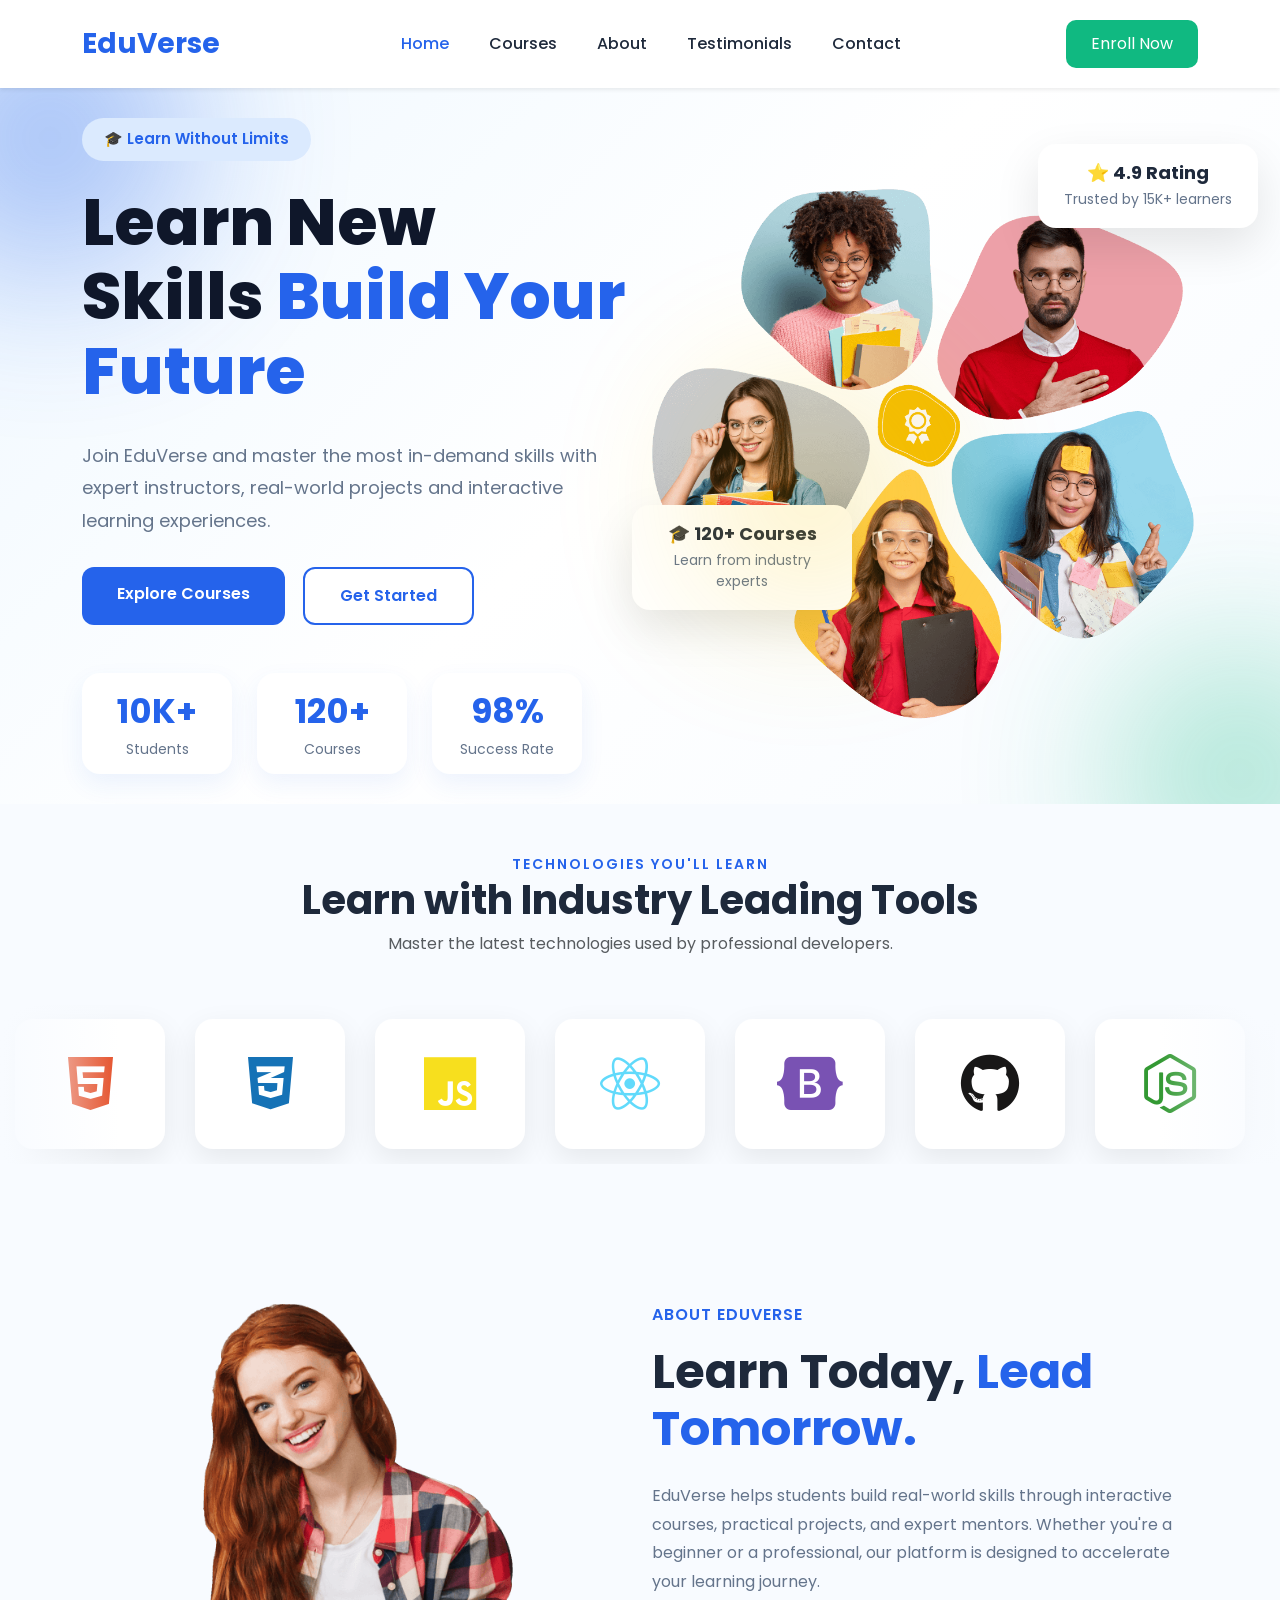
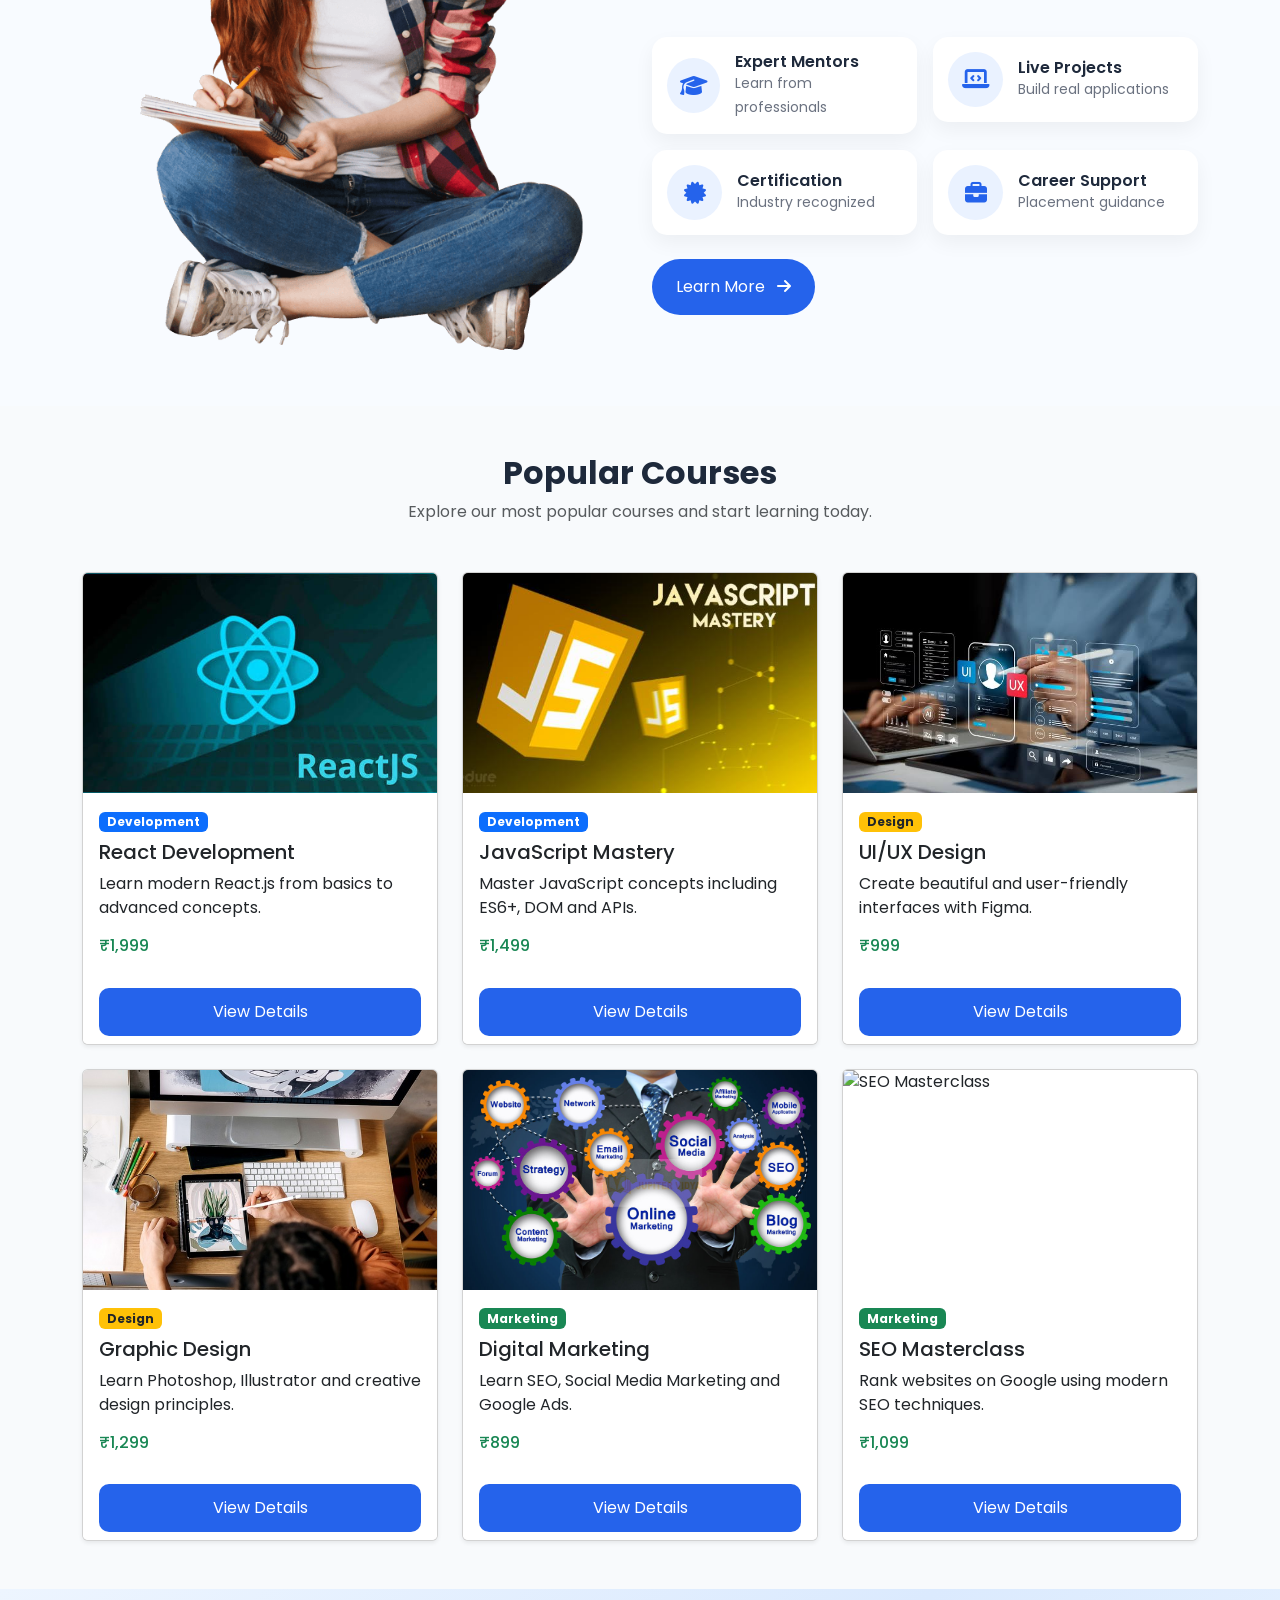
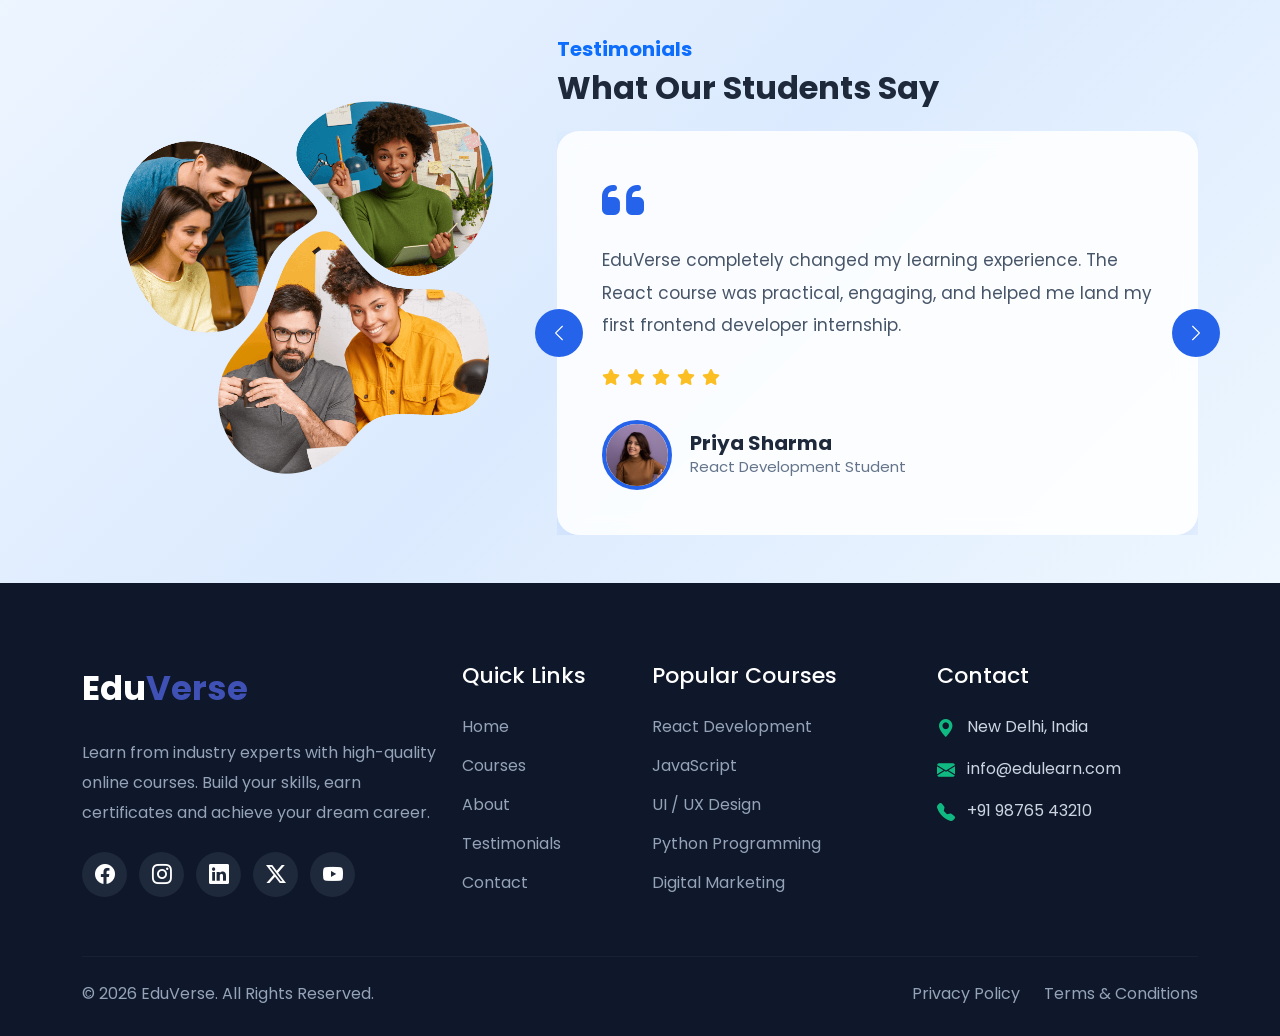
==== index.html @ e9fdb55e "first commit" ====
<!DOCTYPE html>
<html lang="en">

<head>

    <meta charset="UTF-8">
    <meta name="viewport" content="width=device-width, initial-scale=1.0">

    <title>EduVerse</title>
        <!-- Bootstrap CSS -->
        <link href="https://cdn.jsdelivr.net/npm/bootstrap@5.3.7/dist/css/bootstrap.min.css" rel="stylesheet">

        <!-- Bootstrap Icons -->
        <link rel="stylesheet"
            href="https://cdn.jsdelivr.net/npm/bootstrap-icons@1.11.3/font/bootstrap-icons.min.css">

        <!-- Google Font -->
        <link href="https://fonts.googleapis.com/css2?family=Poppins:wght@300;400;500;600;700&display=swap"
            rel="stylesheet">

        <!-- Font Awesome -->
        <link rel="stylesheet"
            href="https://cdnjs.cloudflare.com/ajax/libs/font-awesome/6.6.0/css/all.min.css"/>


    <link rel="stylesheet" href="css/style.css">

</head>

<body>


<!-- ==========================
        HEADER START
=========================== -->

<nav class="navbar navbar-expand-lg navbar-light bg-white shadow-sm sticky-top">

<div class="container">

<a class="navbar-brand fw-bold fs-3 text-primary" href="index.html">

 EduVerse

</a>

<button class="navbar-toggler"

type="button"

data-bs-toggle="collapse"

data-bs-target="#navbar">

<span class="navbar-toggler-icon"></span>

</button>

<div class="collapse navbar-collapse" id="navbar">

<ul class="navbar-nav mx-auto">

<li class="nav-item">

<a class="nav-link active" href="index.html">Home</a>

</li>

<li class="nav-item">

<a class="nav-link" href="courses.html">

Courses

</a>

</li>

<li class="nav-item">

<a class="nav-link" href="#about">

About

</a>

</li>

<li class="nav-item">

<a class="nav-link" href="#testimonials">

Testimonials

</a>

</li>

<li class="nav-item">

<a class="nav-link" href="#contact">

Contact

</a>

</li>

</ul>

<div>



<a href="#contact" class="btn btn-success">

Enroll Now

</a>

</div>

</div>

</div>

</nav>

<!-- ==========================
HEADER END
=========================== -->




<!-- ================= HERO SECTION ================= -->

<section class="hero-section">

            <div class="container">
        <div class="row align-items-center">

            <!-- Left Content -->

            <div class="col-lg-6">
                <div class="hero-content">

                    <span class="hero-tag">
                        🎓 Learn Without Limits
                    </span>

                    <h1>

                        Learn New Skills

                        <span>Build Your Future</span>

                    </h1>

                    <p>

                        Join EduVerse and master the most in-demand skills with
                        expert instructors, real-world projects and interactive
                        learning experiences.

                    </p>

                    <div class="hero-btn">

                        <a href="courses.html" class="btn btn-primary">

                            Explore Courses

                        </a>

                        <a href="#" class="btn btn-light">

                           Get Started

                        </a>

                    </div>

                    <div class="hero-counter mt-5">

                        <div>

                            <h3>10K+</h3>

                            <p>Students</p>

                        </div>

                        <div>

                            <h3>120+</h3>

                            <p>Courses</p>

                        </div>

                        <div>

                            <h3>98%</h3>

                            <p>Success Rate</p>

                        </div>

                    </div>

                </div>

            </div>

            <!-- Right -->

            <div class="col-lg-6 d-flex justify-content-center">
                <div class="hero-image">

                    <img
                        src="image/banner.png"
                        class="img-fluid"
                        alt="Student">

                    <!-- Floating Card -->

                    <div class="card-one">
                    <h5>⭐ 4.9 Rating</h5>
                    <p>Trusted by 15K+ learners</p>
                </div>

                                <div class="card-two">
                    <h5>🎓 120+ Courses</h5>
                    <p>Learn from industry experts</p>
                </div>

                </div>

            </div>

        </div>

    </div>

    <!-- Decorative Shapes -->

    <div class="shape shape1"></div>

    <div class="shape shape2"></div>

    <div class="shape shape3"></div>

</section>
<!-- ==========================
HERO END
=========================== -->





<!-- ================= TECHNOLOGY SLIDER ================= -->


<section class="tech-section py-5">

    <div class="container">

        <div class="text-center mb-5">

            <span class="sub-title">TECHNOLOGIES YOU'LL LEARN</span>

            <h2 class="fw-bold display-6">
                Learn with Industry Leading Tools
            </h2>

            <p class="text-muted">
                Master the latest technologies used by professional developers.
            </p>

        </div>

    </div>

    <div class="slider">

        <div class="slide-track">

            <!-- First Set -->

            <div class="logo-card">
                <i class="fa-brands fa-html5 html"></i>
            </div>

            <div class="logo-card">
                <i class="fa-brands fa-css3-alt css"></i>
            </div>

            <div class="logo-card">
                <i class="fa-brands fa-js js"></i>
            </div>

            <div class="logo-card">
                <i class="fa-brands fa-react react"></i>
            </div>

            <div class="logo-card">
                <i class="fa-brands fa-bootstrap bootstrap"></i>
            </div>

            <div class="logo-card">
                <i class="fa-brands fa-github github"></i>
            </div>

            <div class="logo-card">
                <i class="fa-brands fa-node-js node"></i>
            </div>

            <div class="logo-card">
                <i class="fa-brands fa-figma figma"></i>
            </div>

            <div class="logo-card">
                <i class="fa-brands fa-git-alt git"></i>
            </div>

            <div class="logo-card">
                <i class="fa-solid fa-database database"></i>
            </div>

            <!-- Duplicate -->

            <div class="logo-card">
                <i class="fa-brands fa-html5 html"></i>
            </div>

            <div class="logo-card">
                <i class="fa-brands fa-css3-alt css"></i>
            </div>

            <div class="logo-card">
                <i class="fa-brands fa-js js"></i>
            </div>

            <div class="logo-card">
                <i class="fa-brands fa-react react"></i>
            </div>

            <div class="logo-card">
                <i class="fa-brands fa-bootstrap bootstrap"></i>
            </div>

            <div class="logo-card">
                <i class="fa-brands fa-github github"></i>
            </div>

            <div class="logo-card">
                <i class="fa-brands fa-node-js node"></i>
            </div>

            <div class="logo-card">
                <i class="fa-brands fa-figma figma"></i>
            </div>

            <div class="logo-card">
                <i class="fa-brands fa-git-alt git"></i>
            </div>

            <div class="logo-card">
                <i class="fa-solid fa-database database"></i>
            </div>

        </div>

    </div>

</section>


<!-- ==========================
logo slider end
=========================== -->


<!-- =================== ABOUT US =================== -->

<section class="about py-5" id="about">

    <div class="container">

        <div class="row align-items-center gy-5">

            <!-- Left Image -->

            <div class="col-lg-6">

                <div class="about-img position-relative text-center">

                    <img src="image/about.png" class="img-fluid" alt="">
                    <!-- Floating Badge -->

                   

                </div>

            </div>

            <!-- Right Content -->

            <div class="col-lg-6">

                <span class="about-tag">
                    ABOUT EDUVERSE
                </span>

                <h2 class="mt-3">
                    Learn Today,
                    <span>Lead Tomorrow.</span>
                </h2>

                <p class="mt-4">

                    EduVerse helps students build real-world skills through
                    interactive courses, practical projects, and expert mentors.
                    Whether you're a beginner or a professional, our platform
                    is designed to accelerate your learning journey.

                </p>

                <!-- Features -->

                <div class="row mt-4 g-3">

                    <div class="col-md-6">

                        <div class="feature-box">

                            <i class="fa-solid fa-graduation-cap"></i>

                            <div>

                                <h6>Expert Mentors</h6>

                                <small>Learn from professionals</small>

                            </div>

                        </div>

                    </div>

                    <div class="col-md-6">

                        <div class="feature-box">

                            <i class="fa-solid fa-laptop-code"></i>

                            <div>

                                <h6>Live Projects</h6>

                                <small>Build real applications</small>

                            </div>

                        </div>

                    </div>

                    <div class="col-md-6">

                        <div class="feature-box">

                            <i class="fa-solid fa-certificate"></i>

                            <div>

                                <h6>Certification</h6>

                                <small>Industry recognized</small>

                            </div>

                        </div>

                    </div>

                    <div class="col-md-6">

                        <div class="feature-box">

                            <i class="fa-solid fa-briefcase"></i>

                            <div>

                                <h6>Career Support</h6>

                                <small>Placement guidance</small>

                            </div>

                        </div>

                    </div>

                </div>

                <a href="about.html" class="btn btn-primary px-4 py-3 mt-4">

                    Learn More
                    <i class="fa-solid fa-arrow-right ms-2"></i>

                </a>

            </div>

        </div>

    </div>

</section>



<section class="py-5">
    <div class="container">
        <div class="text-center mb-5">
            <h2 class="fw-bold">Popular Courses</h2>
            <p class="text-muted">Explore our most popular courses and start learning today.</p>
        </div>

        <div class="row g-4">

            <!-- Course 1 -->
            <div class="col-md-6 col-lg-4">
                <div class="card h-100 shadow-sm">
                    <img src="image/courses/react.jpeg"
                        class="card-img-top" alt="React Development">
                    <div class="card-body">
                        <span class="badge bg-primary mb-2">Development</span>
                        <h5 class="card-title">React Development</h5>
                        <p class="card-text">
                            Learn modern React.js from basics to advanced concepts.
                        </p>
                        <h6 class="text-success">₹1,999</h6>
                    </div>
                    <div class="card-footer bg-white border-0">
                        <a href="course-detail.html?id=1" class="btn btn-primary w-100">
                            View Details
                        </a>
                    </div>
                </div>
            </div>

            <!-- Course 2 -->
            <div class="col-md-6 col-lg-4">
                <div class="card h-100 shadow-sm">
                    <img src="image/courses/java.jpg"
                        class="card-img-top" alt="JavaScript">
                    <div class="card-body">
                        <span class="badge bg-primary mb-2">Development</span>
                        <h5 class="card-title">JavaScript Mastery</h5>
                        <p class="card-text">
                            Master JavaScript concepts including ES6+, DOM and APIs.
                        </p>
                        <h6 class="text-success">₹1,499</h6>
                    </div>
                    <div class="card-footer bg-white border-0">
                        <a href="course-detail.html?id=2" class="btn btn-primary w-100">
                            View Details
                        </a>
                    </div>
                </div>
            </div>

            <!-- Course 3 -->
            <div class="col-md-6 col-lg-4">
                <div class="card h-100 shadow-sm">
                    <img src="image/courses/ui-ux.jpeg"
                        class="card-img-top" alt="UI UX Design">
                    <div class="card-body">
                        <span class="badge bg-warning text-dark mb-2">Design</span>
                        <h5 class="card-title">UI/UX Design</h5>
                        <p class="card-text">
                            Create beautiful and user-friendly interfaces with Figma.
                        </p>
                        <h6 class="text-success">₹999</h6>
                    </div>
                    <div class="card-footer bg-white border-0">
                        <a href="course-detail.html?id=3" class="btn btn-primary w-100">
                            View Details
                        </a>
                    </div>
                </div>
            </div>

            <!-- Course 4 -->
            <div class="col-md-6 col-lg-4">
                <div class="card h-100 shadow-sm">
                    <img src="image/courses/graphics.jpg"
                        class="card-img-top" alt="Graphic Design">
                    <div class="card-body">
                        <span class="badge bg-warning text-dark mb-2">Design</span>
                        <h5 class="card-title">Graphic Design</h5>
                        <p class="card-text">
                            Learn Photoshop, Illustrator and creative design principles.
                        </p>
                        <h6 class="text-success">₹1,299</h6>
                    </div>
                    <div class="card-footer bg-white border-0">
                        <a href="course-detail.html?id=4" class="btn btn-primary w-100">
                            View Details
                        </a>
                    </div>
                </div>
            </div>

            <!-- Course 5 -->
            <div class="col-md-6 col-lg-4">
                <div class="card h-100 shadow-sm">
                    <img src="image/courses/D.M.jpg"
                        class="card-img-top" alt="Digital Marketing">
                    <div class="card-body">
                        <span class="badge bg-success mb-2">Marketing</span>
                        <h5 class="card-title">Digital Marketing</h5>
                        <p class="card-text">
                            Learn SEO, Social Media Marketing and Google Ads.
                        </p>
                        <h6 class="text-success">₹899</h6>
                    </div>
                    <div class="card-footer bg-white border-0">
                        <a href="course-detail.html?id=5" class="btn btn-primary w-100">
                            View Details
                        </a>
                    </div>
                </div>
            </div>

            <!-- Course 6 -->
            <div class="col-md-6 col-lg-4">
                <div class="card h-100 shadow-sm">
                    <img src="image/courses/SEO.jpg"
                        class="card-img-top" alt="SEO Masterclass">
                    <div class="card-body">
                        <span class="badge bg-success mb-2">Marketing</span>
                        <h5 class="card-title">SEO Masterclass</h5>
                        <p class="card-text">
                            Rank websites on Google using modern SEO techniques.
                        </p>
                        <h6 class="text-success">₹1,099</h6>
                    </div>
                    <div class="card-footer bg-white border-0">
                        <a href="course-detail.html?id=6" class="btn btn-primary w-100">
                            View Details
                        </a>
                    </div>
                </div>
            </div>

        </div>
    </div>
</section>




<!-- ================= TESTIMONIAL SECTION ================= -->

<section class="testimonial-section py-5" id="testimonials">

    <div class="container">
        

        <div class="row align-items-center">

            <!-- Left Image -->

            <div class="col-lg-5 mb-4 mb-lg-0">

                <div class="testimonial-left">

                    <img src="image/testimonial.png"
                        class="img-fluid"
                        alt="Students">

                </div>

            </div>

            <!-- Right Slider -->

            <div class="col-lg-7">
                <h5 class="text-primary fw-bold mb-2">Testimonials</h5>

            <h2 class="fw-bold mb-4">
                What Our Students Say
            </h2>

                <div id="testimonialSlider"
                    class="carousel slide"
                    data-bs-ride="carousel"
                    data-bs-interval="3500">

                    <div class="carousel-inner">

                        <!-- Testimonial 1 -->

                        <div class="carousel-item active">

                            <div class="testimonial-card">

                                <i class="fa-solid fa-quote-left quote"></i>

                                <p>

                                    EduVerse completely changed my learning experience. The React course was practical, engaging, and helped me land my first frontend developer internship.

                                </p>

                                <div class="stars">

                                    <i class="fa-solid fa-star"></i>
                                    <i class="fa-solid fa-star"></i>
                                    <i class="fa-solid fa-star"></i>
                                    <i class="fa-solid fa-star"></i>
                                    <i class="fa-solid fa-star"></i>

                                </div>

                                <div class="student-info">

                                    <img src="image/testimonial/testi-1.png">

                                    <div>

                                        <h5>Priya Sharma</h5>

                                        <span>React Development Student</span>

                                    </div>

                                </div>

                            </div>

                        </div>

                        <!-- Testimonial 2 -->

                        <div class="carousel-item">

                            <div class="testimonial-card">

                                <i class="fa-solid fa-quote-left quote"></i>

                                <p>

                                    Amazing instructors and well-structured content. I learned UI/UX Design from scratch and started freelancing within a few months.

                                </p>

                                <div class="stars">

                                    <i class="fa-solid fa-star"></i>
                                    <i class="fa-solid fa-star"></i>
                                    <i class="fa-solid fa-star"></i>
                                    <i class="fa-solid fa-star"></i>
                                    <i class="fa-solid fa-star"></i>

                                </div>

                                <div class="student-info">

                                    <img src="image/testimonial/testi-3.png">

                                    <div>

                                        <h5>Anjali Verma</h5>

                                        <span>UI/UX Student</span>

                                    </div>

                                </div>

                            </div>

                        </div>

                        <!-- Testimonial 3 -->

                        <div class="carousel-item">

                            <div class="testimonial-card">

                                <i class="fa-solid fa-quote-left quote"></i>

                                <p>

                                    The Digital Marketing course was full of real-world examples. The projects helped me build confidence and improve my skills.

                                </p>

                                <div class="stars">

                                    <i class="fa-solid fa-star"></i>
                                    <i class="fa-solid fa-star"></i>
                                    <i class="fa-solid fa-star"></i>
                                    <i class="fa-solid fa-star"></i>
                                    <i class="fa-solid fa-star"></i>

                                </div>

                                <div class="student-info">

                                    <img src="image/testimonial/testi-2.png">

                                    <div>

                                        <h5>Rahul Mehta</h5>

                                        <span>Marketing Student</span>

                                    </div>

                                </div>

                            </div>

                        </div>

                    </div>

                    <!-- Controls -->

                    <button class="carousel-control-prev"
                        type="button"
                        data-bs-target="#testimonialSlider"
                        data-bs-slide="prev">

                        <span class="carousel-control-prev-icon"></span>

                    </button>

                    <button class="carousel-control-next"
                        type="button"
                        data-bs-target="#testimonialSlider"
                        data-bs-slide="next">

                        <span class="carousel-control-next-icon"></span>

                    </button>

                </div>

            </div>

        </div>

    </div>

</section>



<!-- ===========================
        FOOTER
=========================== -->

<footer class="footer" id="contact">

    <div class="container">

        <div class="row gy-5">

            <!-- Logo -->

            <div class="col-lg-4 col-md-6">

                <a href="index.html" class="footer-logo">
                    Edu<span>Verse </span>
                </a>

                <p class="footer-text mt-4">
                    Learn from industry experts with high-quality online courses.
                    Build your skills, earn certificates and achieve your dream career.
                </p>

                <div class="social-icons mt-4">

                    <a href="#"><i class="bi bi-facebook"></i></a>

                    <a href="#"><i class="bi bi-instagram"></i></a>

                    <a href="#"><i class="bi bi-linkedin"></i></a>

                    <a href="#"><i class="bi bi-twitter-x"></i></a>

                    <a href="#"><i class="bi bi-youtube"></i></a>

                </div>

            </div>

            <!-- Quick Links -->

            <div class="col-lg-2 col-md-6">

                <h4>Quick Links</h4>

                <ul>

                    <li><a href="index.html">Home</a></li>

                    <li><a href="courses.html">Courses</a></li>

                    <li><a href="#about">About</a></li>

                    <li><a href="#testimonials">Testimonials</a></li>

                    <li><a href="#contact">Contact</a></li>

                </ul>

            </div>

            <!-- Courses -->

            <div class="col-lg-3 col-md-6">

                <h4>Popular Courses</h4>

                <ul>

                    <li><a href="#">React Development</a></li>

                    <li><a href="#">JavaScript</a></li>

                    <li><a href="#">UI / UX Design</a></li>

                    <li><a href="#">Python Programming</a></li>

                    <li><a href="#">Digital Marketing</a></li>

                </ul>

            </div>

            <!-- Contact -->

            <div class="col-lg-3 col-md-6">

                <h4>Contact</h4>

                <ul class="contact-info">

                    <li>

                        <i class="bi bi-geo-alt-fill"></i>

                        New Delhi, India

                    </li>

                    <li>

                        <i class="bi bi-envelope-fill"></i>

                        info@edulearn.com

                    </li>

                    <li>

                        <i class="bi bi-telephone-fill"></i>

                        +91 98765 43210

                    </li>

                </ul>

            </div>

        </div>

        <hr>

        <div class="footer-bottom">

            <p>
                © 2026 EduVerse. All Rights Reserved.
            </p>

            <div>

                <a href="#">Privacy Policy</a>

                <a href="#">Terms & Conditions</a>

            </div>

        </div>

    </div>

</footer>

<!-- Scroll To Top Button -->

<button id="scrollTopBtn" title="Go to top">
    <i class="fas fa-arrow-up"></i>
</button>


<script src="js/index.js"></script>

<!-- Bootstrap sabse last -->
<script src="https://cdn.jsdelivr.net/npm/bootstrap@5.3.7/dist/js/bootstrap.bundle.min.js"></script>

</body>

</html>
---- css/style.css ----
/* ===========================
   GOOGLE FONT
=========================== */

@import url('https://fonts.googleapis.com/css2?family=Poppins:wght@300;400;500;600;700;800&display=swap');

/* ===========================
   GLOBAL
=========================== */

*{
    margin:0;
    padding:0;
    box-sizing:border-box;
    scroll-behavior:smooth;
}

body{

    font-family:'Poppins',sans-serif;

    background:#F8FAFC;

    color:#1E293B;

}

a{

    text-decoration:none;

}

img{

    max-width:100%;

}


/* ===========================
   NAVBAR
=========================== */

.navbar{

    background:#fff !important;

    padding:18px 0;

    transition:.3s;

    z-index:999;

}

.navbar-brand{

    font-size:30px;

    font-weight:700;

    color:#2563EB !important;

}

.navbar-nav .nav-link{

    margin:0 12px;

    font-weight:500;

    color:#1E293B;

    transition:.3s;

}

.navbar-nav .nav-link:hover{

    color:#2563EB;

}

.navbar-nav .active{

    color:#2563EB !important;

}

.btn-primary{

    background:#2563EB;

    border:none;

    padding:12px 25px;

    border-radius:10px;

}

.btn-primary:hover{

    background:#174fc5;

}

.btn-success{

    background:#10B981;

    border:none;

    padding:12px 25px;

    border-radius:10px;

}

.btn-success:hover{

    background:#0b9a6b;

}

.btn-outline-primary{

    border:2px solid #2563EB;

    color:#2563EB;

    border-radius:10px;

}

.btn-outline-primary:hover{

    background:#2563EB;

    color:white;

}


/*==========================
 HERO SECTION
===========================*/

.hero-section{

    position:relative;

    width:100%;

    min-height:600px;

    display:flex;

    align-items:center;

    overflow:hidden;

    padding:30px 0;

    background:linear-gradient(135deg,#eff8ff,#ffffff,#f7fbff);

}

/* Left Content */

.hero-content{

    position:relative;
    z-index:2;

}

.hero-tag{

    display:inline-block;

    padding:10px 22px;

    background:#dbeafe;

    color:#2563eb;

    border-radius:50px;

    font-size:15px;

    font-weight:600;

    margin-bottom:25px;

}

.hero-content h1{

    font-size:65px;

    line-height:1.15;

    font-weight:800;

    color:#0f172a;

}

.hero-content h1 span{

    color:#2563eb;

}

.hero-content p{

    font-size:18px;

    color:#64748b;

    line-height:1.8;

    margin:30px 0;

    max-width:580px;

}

/* Buttons */

.hero-btn{

    display:flex;

    gap:18px;

    flex-wrap:wrap;

}

.hero-btn .btn{

    padding:15px 35px;

    border-radius:12px;

    font-weight:600;

    transition:.4s;

}

.btn-primary{

    background:#2563eb;

    border:none;

}

.btn-primary:hover{

    background:#1748b5;

    transform:translateY(-4px);

}

.btn-light{

    background:#fff;

    border:2px solid #2563eb;

    color:#2563eb;

}

.btn-light:hover{

    background:#2563eb;

    color:#fff;

}

/* Counter */



/*======== Counter =========*/

.hero-counter{
    display:flex;
    gap:25px;
    margin-top:45px;
    flex-wrap:wrap;
}

.hero-counter div {
    background: #fff;
    padding: 18px 28px;
    border-radius: 18px;
    box-shadow: 0 10px 25px rgba(37,99,235,.08);
    text-align: center;
    min-width: 150px;
    transition: .3s;
    height: 101px;
}

.hero-counter div:hover{
    transform:translateY(-6px);
}

.hero-counter h3{
    margin:0;
    font-size:34px;
    color:#2563eb;
    font-weight:700;
}

.hero-counter p{
    margin-top:5px;
    color:#64748b;
    font-size:14px;
}

/*======== Floating Cards =========*/

.card-one,
.card-two{
    position:absolute;
    width:220px;
    background:#fff;
    border-radius:18px;
    padding:18px;
    box-shadow:0 18px 45px rgba(0,0,0,.10);
    transition:.3s;
}

.card-one {
    top: 1px;
    right: -60px;
}

.card-two{
    bottom:139px;
    left:-20px;
}

.card-one:hover,
.card-two:hover{
    transform:translateY(-8px);
}

.card-one h5,
.card-two h5{
    font-size:18px;
    margin-bottom:6px;
    font-weight:700;
    color:#1e293b;
}

.card-one p,
.card-two p{
    margin:0;
    font-size:14px;
    color:#64748b;
}



/*==========================
 HERO IMAGE
===========================*/

.hero-image{

    position:relative;

    text-align:center;

}

.hero-image img{

    width:100%;

    max-width:767px;

    animation:float 4s ease-in-out infinite;

}

/* Floating Cards */


/*==========================
 DECORATIVE SHAPES
===========================*/

.shape{

    position:absolute;

    border-radius:50%;

    filter:blur(90px);

    opacity:.45;

}

.shape1{

    width:260px;

    height:260px;

    background:#2563eb;

    top:-80px;

    left:-80px;

}

.shape2{

    width:220px;

    height:220px;

    background:#10b981;

    bottom:-80px;

    right:-70px;

}

.shape3{

    width:170px;

    height:170px;

    background:#facc15;

    top:45%;

    right:30%;

}

/* Floating Animation */

@keyframes float{

0%{

transform:translateY(0);

}

50%{

transform:translateY(-18px);

}

100%{

transform:translateY(0);

}

}

/*==========================
 RESPONSIVE
===========================*/

@media(max-width:992px){

.hero-section{

padding:120px 0 70px;

text-align:center;

min-height:auto;

}

.hero-content h1{

font-size:48px;

}

.hero-content p{

margin:auto;
margin-top:25px;
margin-bottom:30px;

}

.hero-btn{

justify-content:center;

}
.card-one,
.card-two{
    position:absolute;
    background:#fff;
    border-radius:18px;
    padding:18px 22px;
    box-shadow:0 15px 40px rgba(0,0,0,.10);
    width:210px;
    transition:.3s;
}

.card-one:hover,
.card-two:hover{
    transform:translateY(-6px);
}

.card-one{
    top:90px;
    right:-20px;
}

.card-two{
    bottom:50px;
    left:-20px;
}

.card-one h5,
.card-two h5{
    font-size:18px;
    font-weight:700;
    color:#1e293b;
    margin-bottom:6px;
}

.card-one p,
.card-two p{
    margin:0;
    color:#64748b;
    font-size:14px;
}
.hero-image{

margin-top:60px;

}

.card-one{

right:25px;

top:20px;

}

.card-two{

left:20px;

bottom:10px;

}

}

@media(max-width:576px){

.hero-content h1{

font-size:36px;

}

.hero-content p{

font-size:16px;

}

.hero-btn{

flex-direction:column;

}

.hero-btn .btn{

width:100%;

}

.hero-counter{

flex-direction:column;

gap:20px;

}

.hero-image img{

max-width:320px;

}

.card-one,
.card-two{

position:relative;

display:inline-block;

margin:10px;

left:0;
right:0;
top:0;
bottom:0;

}

}


/*============================

Technology Slider

============================*/

.tech-section{

    background:#f8fbff;
    overflow:hidden;

}

.sub-title{

    color:#2563eb;
    font-weight:600;
    letter-spacing:2px;
    font-size:14px;

}

.slider{

    overflow:hidden;
    position:relative;

}

.slide-track{

    display:flex;
    width:calc(180px * 20);
    animation:scroll 28s linear infinite;

}

.slider:hover .slide-track{

    animation-play-state:paused;

}

.logo-card{

    width:150px;
    height:130px;
    margin:15px;

    background:#fff;

    border-radius:18px;

    display:flex;
    justify-content:center;
    align-items:center;

    box-shadow:0 10px 30px rgba(0,0,0,.08);

    transition:.4s;

    flex-shrink:0;

}

.logo-card:hover{

    transform:translateY(-8px);

    box-shadow:0 18px 40px rgba(37,99,235,.20);

}

.logo-card i{

    font-size:60px;

}

/* Brand Colors */

.html{
color:#E44D26;
}

.css{
color:#1572B6;
}

.js{
color:#F7DF1E;
}

.react{
color:#61DAFB;
}

.bootstrap{
color:#7952B3;
}

.github{
color:#181717;
}

.node{
color:#339933;
}

.figma{
color:#F24E1E;
}

.git{
color:#F05032;
}

.database{
color:#2563eb;
}

@keyframes scroll{

0%{

transform:translateX(0);

}

100%{

transform:translateX(calc(-180px * 10));

}

}

/* Fade Effect */

.slider::before,
.slider::after{

content:"";

position:absolute;

top:0;

width:120px;

height:100%;

z-index:5;

}

.slider::before{

left:0;

background:linear-gradient(to right,#f8fbff,transparent);

}

.slider::after{

right:0;

background:linear-gradient(to left,#f8fbff,transparent);

}

/* Responsive */

@media(max-width:768px){

.logo-card{

width:110px;

height:100px;

}

.logo-card i{

font-size:42px;

}

}


/*========== ABOUT SECTION ==========*/

.about{
    padding:80px 0;
    background:#f8fbff;
}

.about-img{
    position:relative;
    text-align:center;
}



.about-img img:hover{
    transform:translateY(-8px);
}

/* Floating Badge */

/* Content */

.about-tag{
    color:#2563eb;
    font-weight:600;
    letter-spacing:1px;
}

.about h2{
    font-size:3rem;
    font-weight:700;
    color:#1e293b;
    line-height:1.2;
}

.about h2 span{
    color:#2563eb;
}

.about p{
    color:#64748b;
    line-height:1.8;
}

/* Features */

.feature-box{
    display:flex;
    align-items:center;
    gap:15px;
    padding:15px;
    border-radius:15px;
    background:#fff;
    transition:.3s;
    box-shadow:0 8px 20px rgba(0,0,0,.05);
}

.feature-box:hover{
    transform:translateY(-5px);
}

.feature-box i{
    width:55px;
    height:55px;
    display:flex;
    justify-content:center;
    align-items:center;
    border-radius:50%;
    background:#eaf2ff;
    color:#2563eb;
    font-size:22px;
}

.feature-box h6{
    margin:0;
    font-weight:600;
}

.feature-box small{
    color:#6b7280;
}

/* Button */

.about .btn{
    border-radius:50px;
    padding:12px 28px;
}

/* Responsive */

@media(max-width:991px){

.about{
    text-align:center;
}

.about h2{
    font-size:2.3rem;
}

.about-badge{
    right:50%;
    transform:translateX(50%);
    bottom:15px;
}

.feature-box{
    text-align:left;
}

}

@media(max-width:576px){

.about h2{
    font-size:1.9rem;
}

.about-img img{
    max-width:330px;
}

.about-badge{
    position:static;
    transform:none;
    margin:20px auto 0;
    width:max-content;
}

}



.card img{
    height:220px;
    object-fit:cover;
}

.card{
    transition:0.3s ease;
}

.card:hover{
    transform:translateY(-8px);
}


/*==========================
   TESTIMONIAL SECTION
==========================*/

.testimonial-section{
    padding:90px 0;
    background:linear-gradient(135deg,#edf5ff,#dbeafe,#eef7ff);
    overflow:hidden;
}

.testimonial-left img{
    width:100%;
    max-width:480px;
    display:block;
    margin:auto;
    animation:float 4s ease-in-out infinite;
}

/* Card */

.testimonial-card{
    position:relative;
    background:rgba(255,255,255,.85);
    backdrop-filter:blur(10px);
    border-radius:22px;
    padding:45px;
    box-shadow:0 20px 45px rgba(37,99,235,.12);
}

.quote{
    font-size:48px;
    color:#2563eb;
    margin-bottom:20px;
}

.testimonial-card p{
    font-size:17px;
    line-height:1.9;
    color:#475569;
    margin-bottom:25px;
}

.stars{
    margin-bottom:30px;
}

.stars i{
    color:#fbbf24;
    margin-right:3px;
}

/* Student */

.student-info{
    display:flex;
    align-items:center;
    gap:18px;
}

.student-info img{
    width:70px;
    height:70px;
    border-radius:50%;
    object-fit:cover;
    border:4px solid #2563eb;
}

.student-info h5{
    margin:0;
    font-size:20px;
    font-weight:700;
    color:#1e293b;
}

.student-info span{
    color:#64748b;
    font-size:15px;
}

/* Carousel Buttons */

.carousel-control-prev,
.carousel-control-next{
    width:48px;
    height:48px;
    background:#2563eb;
    border-radius:50%;
    top:50%;
    transform:translateY(-50%);
    opacity:1;
}

.carousel-control-prev{
    left:-22px;
}

.carousel-control-next{
    right:-22px;
}

.carousel-control-prev-icon,
.carousel-control-next-icon{
    width:18px;
    height:18px;
}

/* Floating */

@keyframes float{

    0%{
        transform:translateY(0);
    }

    50%{
        transform:translateY(-15px);
    }

    100%{
        transform:translateY(0);
    }

}

/* Responsive */

@media(max-width:991px){

.testimonial-left{
    margin-bottom:40px;
    text-align:center;
}

.testimonial-card{
    padding:30px;
}

.carousel-control-prev{
    left:5px;
}

.carousel-control-next{
    right:5px;
}

}

@media(max-width:576px){

.testimonial-card{
    padding:25px;
}

.quote{
    font-size:36px;
}

.testimonial-card p{
    font-size:15px;
}

.student-info img{
    width:60px;
    height:60px;
}

.student-info h5{
    font-size:17px;
}

.carousel-control-prev,
.carousel-control-next{
    display:none;
}

}



/*==========================
        FOOTER
==========================*/

.footer{

    background:#0F172A;

    padding:80px 0 30px;

    color:#CBD5E1;

}

.footer-logo{

    font-size:34px;

    font-weight:700;

    color:#fff;

    text-decoration:none;

}

.footer-logo span {
    color: #3F51B5;
}

.footer-text{

    line-height:30px;

    color:#94A3B8;

}

.footer h4{

    color:#fff;

    margin-bottom:25px;

    font-size:22px;

}

.footer ul{

    padding:0;

    list-style:none;

}

.footer ul li{

    margin-bottom:15px;

}

.footer ul li a{

    color:#94A3B8;

    text-decoration:none;

    transition:.3s;

}

.footer ul li a:hover{

    color:#10B981;

    padding-left:6px;

}

.contact-info li{

    display:flex;

    gap:12px;

    align-items:flex-start;

    color:#CBD5E1;

}

.contact-info i{

    color:#10B981;

    font-size:18px;

}

.social-icons{

    display:flex;

    gap:12px;

}

.social-icons a{

    width:45px;

    height:45px;

    border-radius:50%;

    display:flex;

    align-items:center;

    justify-content:center;

    background:#1E293B;

    color:#fff;

    text-decoration:none;

    transition:.3s;

    font-size:20px;

}

.social-icons a:hover{

    background:#2563EB;

    transform:translateY(-6px);

}

.footer hr{

    margin:45px 0 25px;

    border-color:#334155;

}

.footer-bottom{

    display:flex;

    justify-content:space-between;

    align-items:center;

    flex-wrap:wrap;

    gap:15px;

}

.footer-bottom p{

    margin:0;

    color:#94A3B8;

}

.footer-bottom a{

    color:#94A3B8;

    margin-left:20px;

    text-decoration:none;

}

.footer-bottom a:hover{

    color:#10B981;

}

@media(max-width:768px){

.footer{

text-align:center;

}

.social-icons{

justify-content:center;

}

.contact-info li{

justify-content:center;

}

.footer-bottom{

flex-direction:column;

}

.footer-bottom a{

margin:0 10px;

}

}


/*=================================
        SCROLL TO TOP
=================================*/

#scrollTopBtn{

    position:fixed;

    bottom:30px;

    right:30px;

    width:55px;

    height:55px;

    border:none;

    outline:none;

    border-radius:50%;

    background:linear-gradient(135deg,#2563EB,#10B981);

    color:#fff;

    font-size:22px;

    cursor:pointer;

    box-shadow:0 12px 30px rgba(0,0,0,.25);

    opacity:0;

    visibility:hidden;

    transform:translateY(30px);

    transition:.4s;

    z-index:9999;

}

#scrollTopBtn.show{

    opacity:1;

    visibility:visible;

    transform:translateY(0);

}

#scrollTopBtn:hover{

    transform:translateY(-8px) scale(1.08);

    box-shadow:0 18px 35px rgba(37,99,235,.35);

}
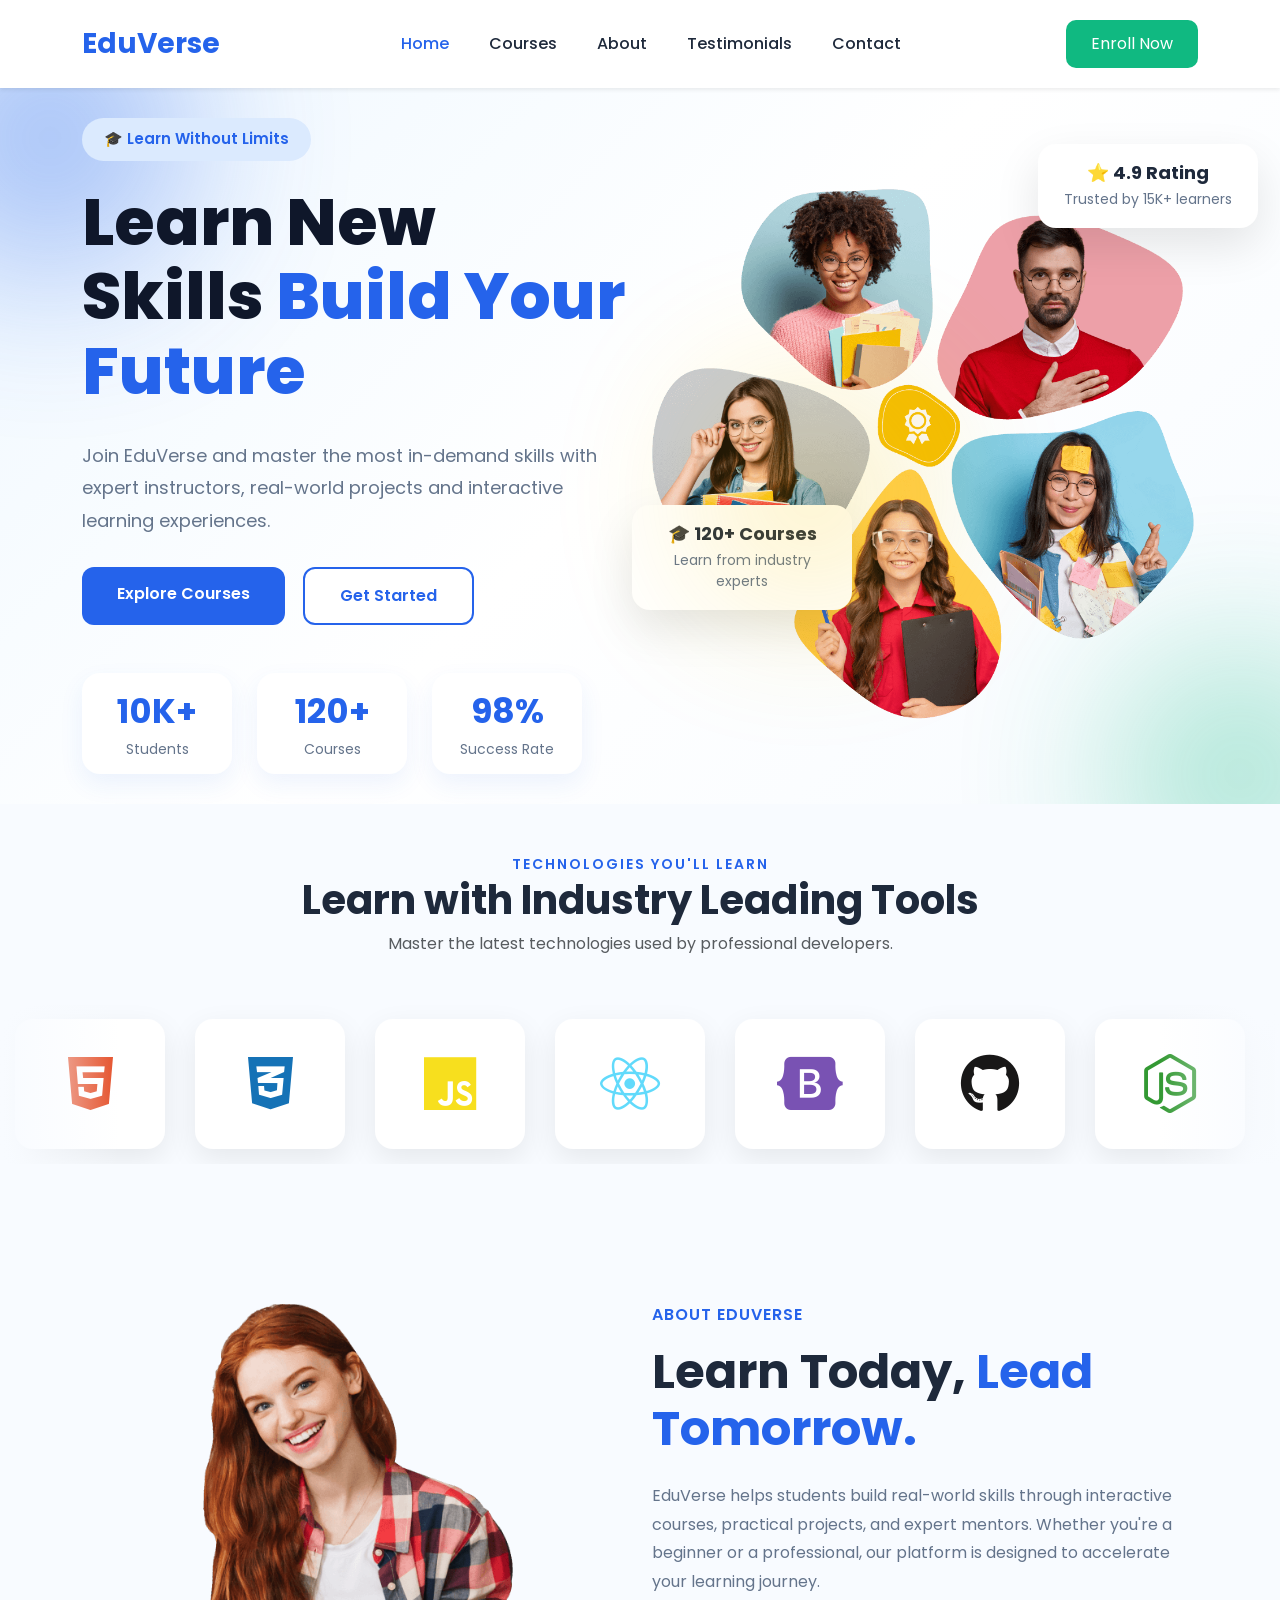
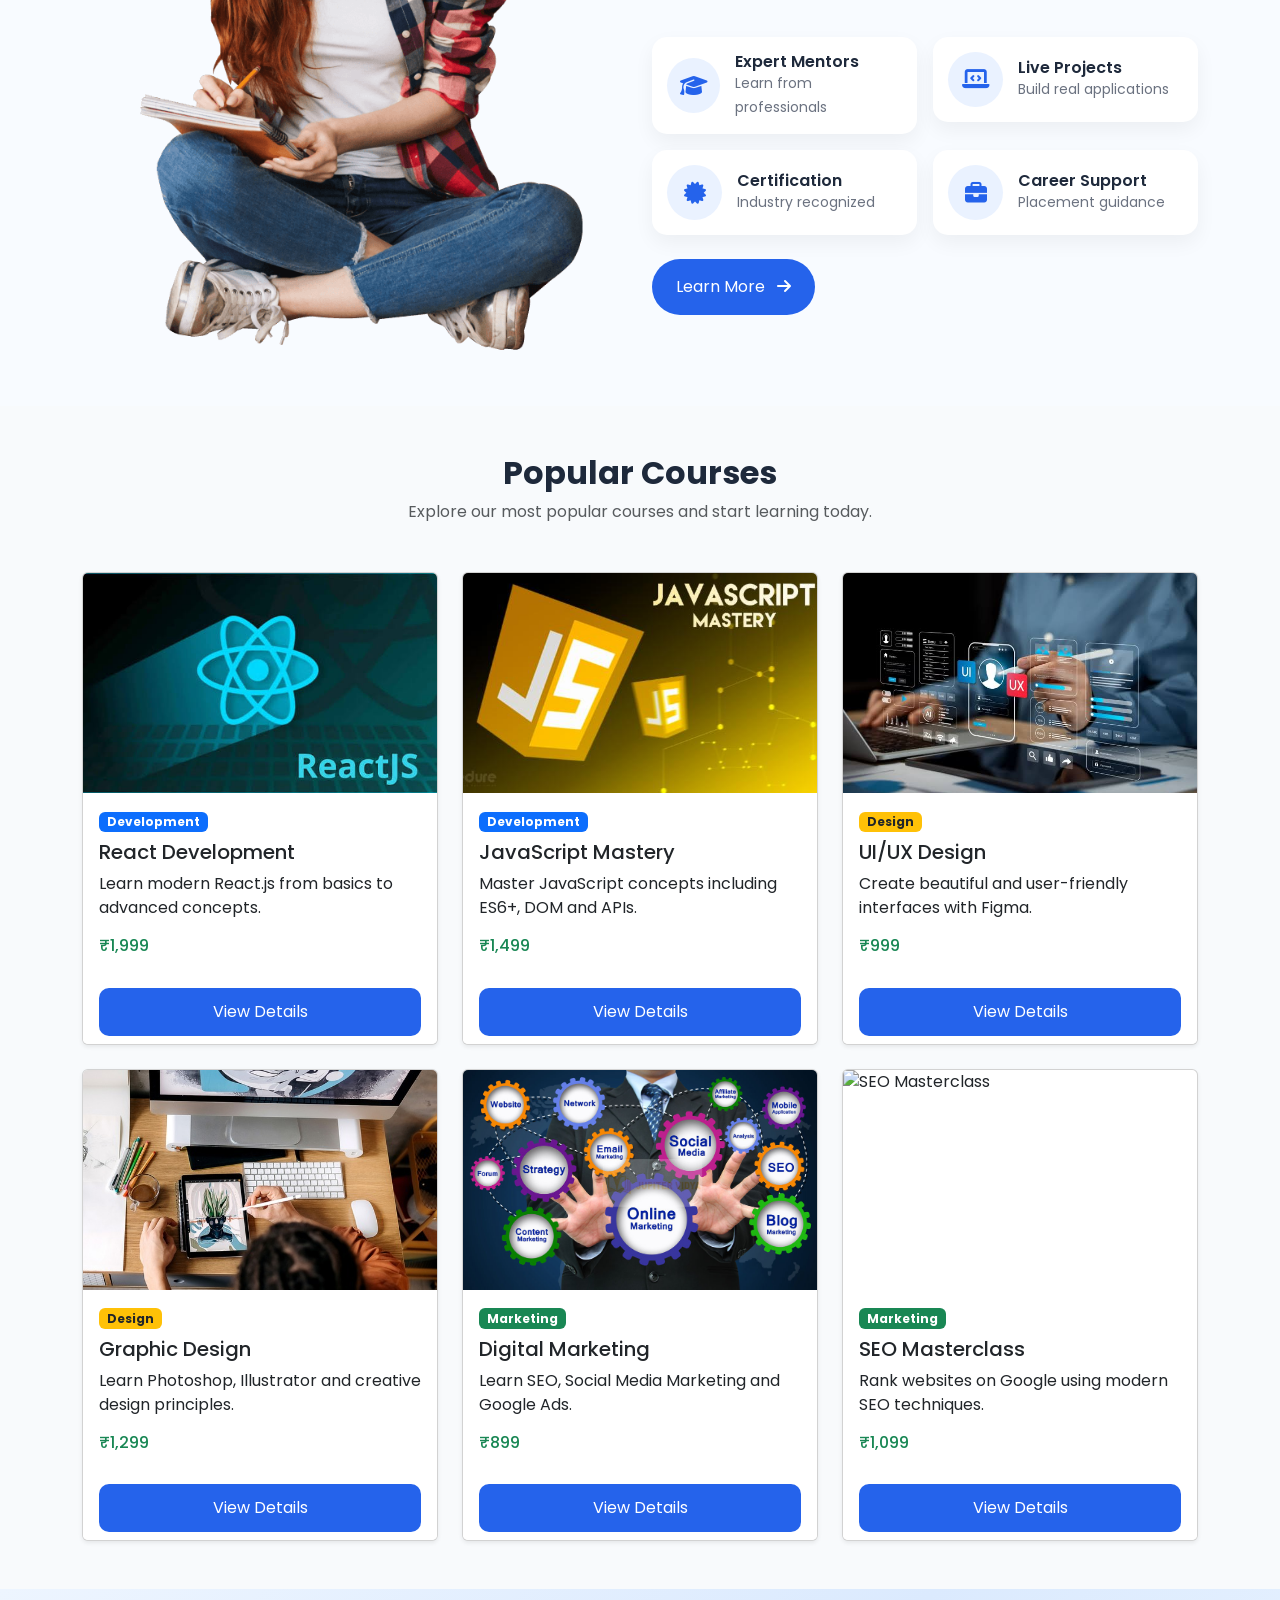
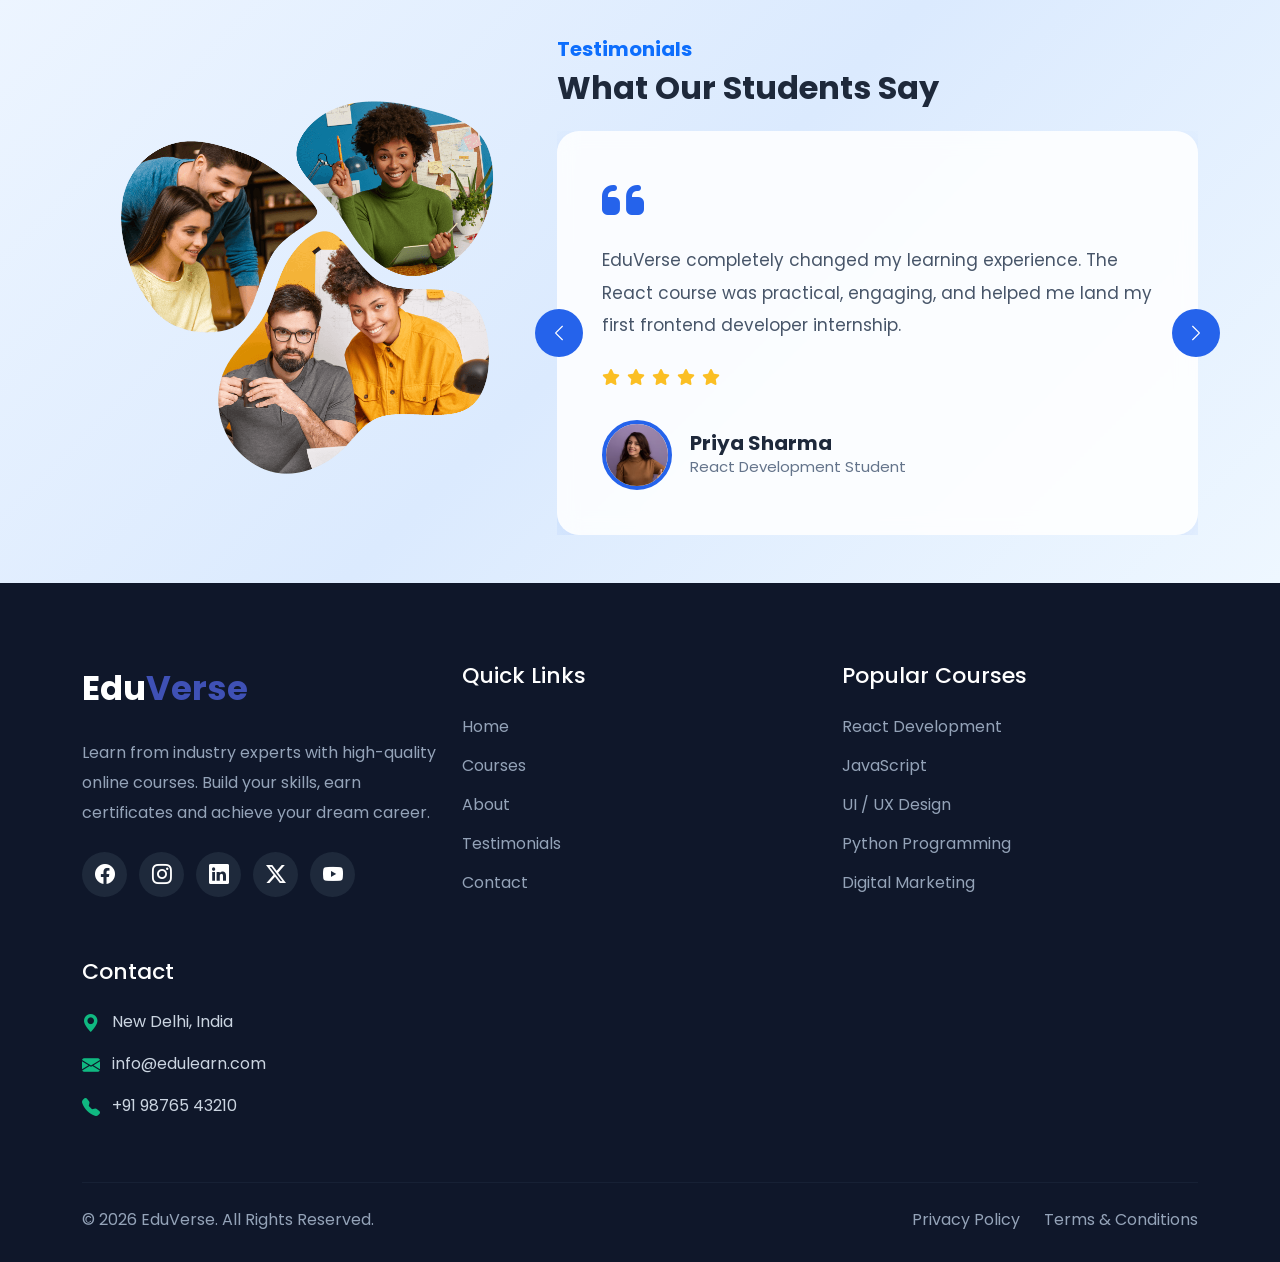
==== commit f3dab1d7: "Update index.html" ====
--- a/index.html
+++ b/index.html
@@ -876,7 +876,7 @@
 
             <!-- Logo -->
 
-            <div class="col-lg-4 col-md-6">
+        <div class="col-lg-4 col-md-6 col-12">
 
                 <a href="index.html" class="footer-logo">
                     Edu<span>Verse </span>
@@ -905,7 +905,7 @@
 
             <!-- Quick Links -->
 
-            <div class="col-lg-2 col-md-6">
+            <div class="col-lg-4 col-md-6 col-12">
 
                 <h4>Quick Links</h4>
 
@@ -927,7 +927,7 @@
 
             <!-- Courses -->
 
-            <div class="col-lg-3 col-md-6">
+        <div class="col-lg-4 col-md-6 col-12">
 
                 <h4>Popular Courses</h4>
 
@@ -949,7 +949,7 @@
 
             <!-- Contact -->
 
-            <div class="col-lg-3 col-md-6">
+        <div class="col-lg-4 col-md-6 col-12">
 
                 <h4>Contact</h4>
 
@@ -1021,4 +1021,4 @@
 
 </body>
 
-</html>+</html>
--- a/css/style.css
+++ b/css/style.css
@@ -288,7 +288,13 @@
 
 /* Counter */
 
-
+/* Hide Hero Counter on Mobile */
+
+@media screen and (max-width: 768px) {
+    .hero-counter {
+        display: none !important;
+    }
+}
 
 /*======== Counter =========*/
 
@@ -1345,40 +1351,59 @@
 
 }
 
-@media(max-width:768px){
-
-.footer{
-
-text-align:center;
-
-}
-
-.social-icons{
-
-justify-content:center;
-
-}
-
-.contact-info li{
-
-justify-content:center;
-
-}
-
-.footer-bottom{
-
-flex-direction:column;
-
-}
-
-.footer-bottom a{
-
-margin:0 10px;
-
-}
-
-}
-
+/* ==========================
+   Footer Responsive
+========================== */
+
+@media (max-width: 768px) {
+
+    .footer {
+        padding: 50px 0 20px;
+    }
+
+    .footer .row {
+        row-gap: 25px;
+    }
+
+    .footer h4 {
+        font-size: 18px;
+        margin-bottom: 12px;
+    }
+
+    .footer-text {
+        line-height: 24px;
+        font-size: 14px;
+    }
+
+    .footer ul li {
+        margin-bottom: 8px;
+    }
+
+    .contact-info li {
+        justify-content: flex-start;
+        gap: 10px;
+    }
+
+    .social-icons {
+        justify-content: flex-start;
+    }
+
+    .social-icons a {
+        width: 40px;
+        height: 40px;
+        font-size: 18px;
+    }
+
+    .footer-bottom {
+        flex-direction: column;
+        text-align: center;
+        gap: 10px;
+    }
+
+    .footer-bottom a {
+        margin: 0 8px;
+    }
+}
 
 /*=================================
         SCROLL TO TOP
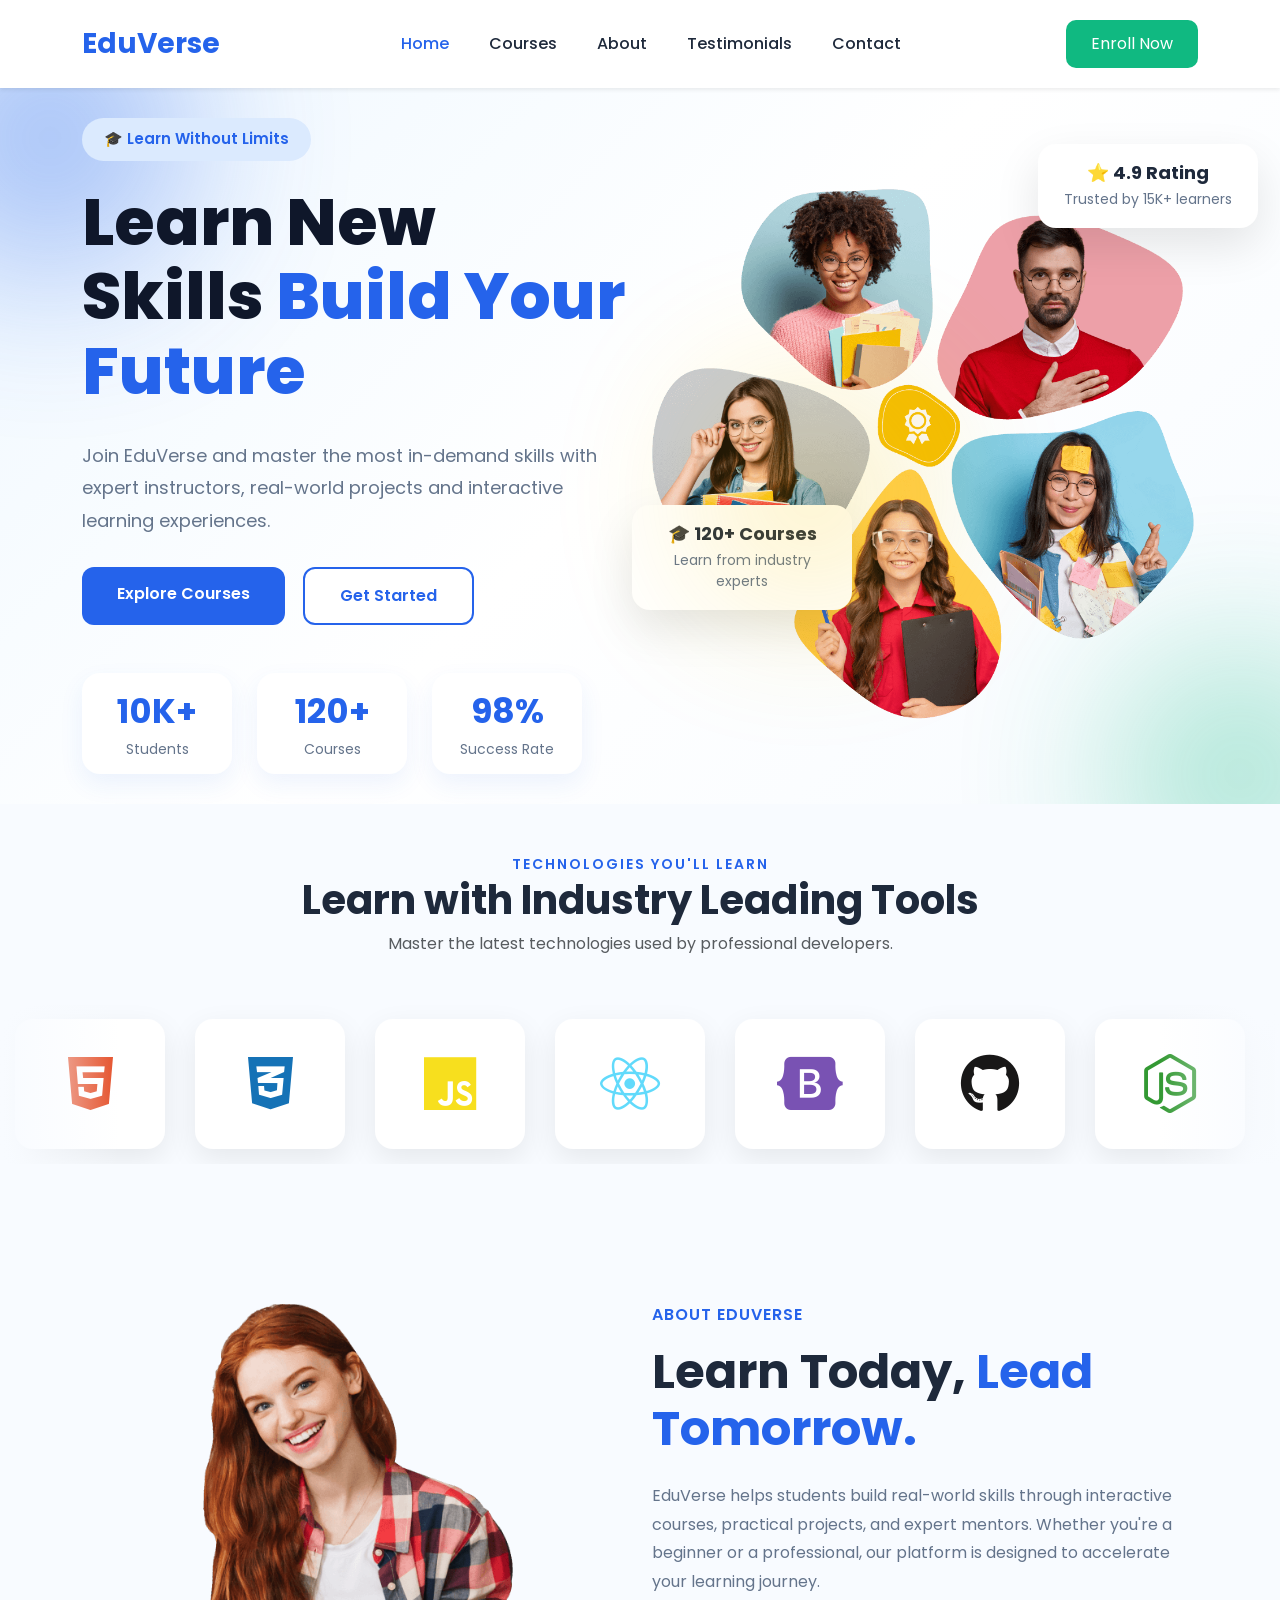
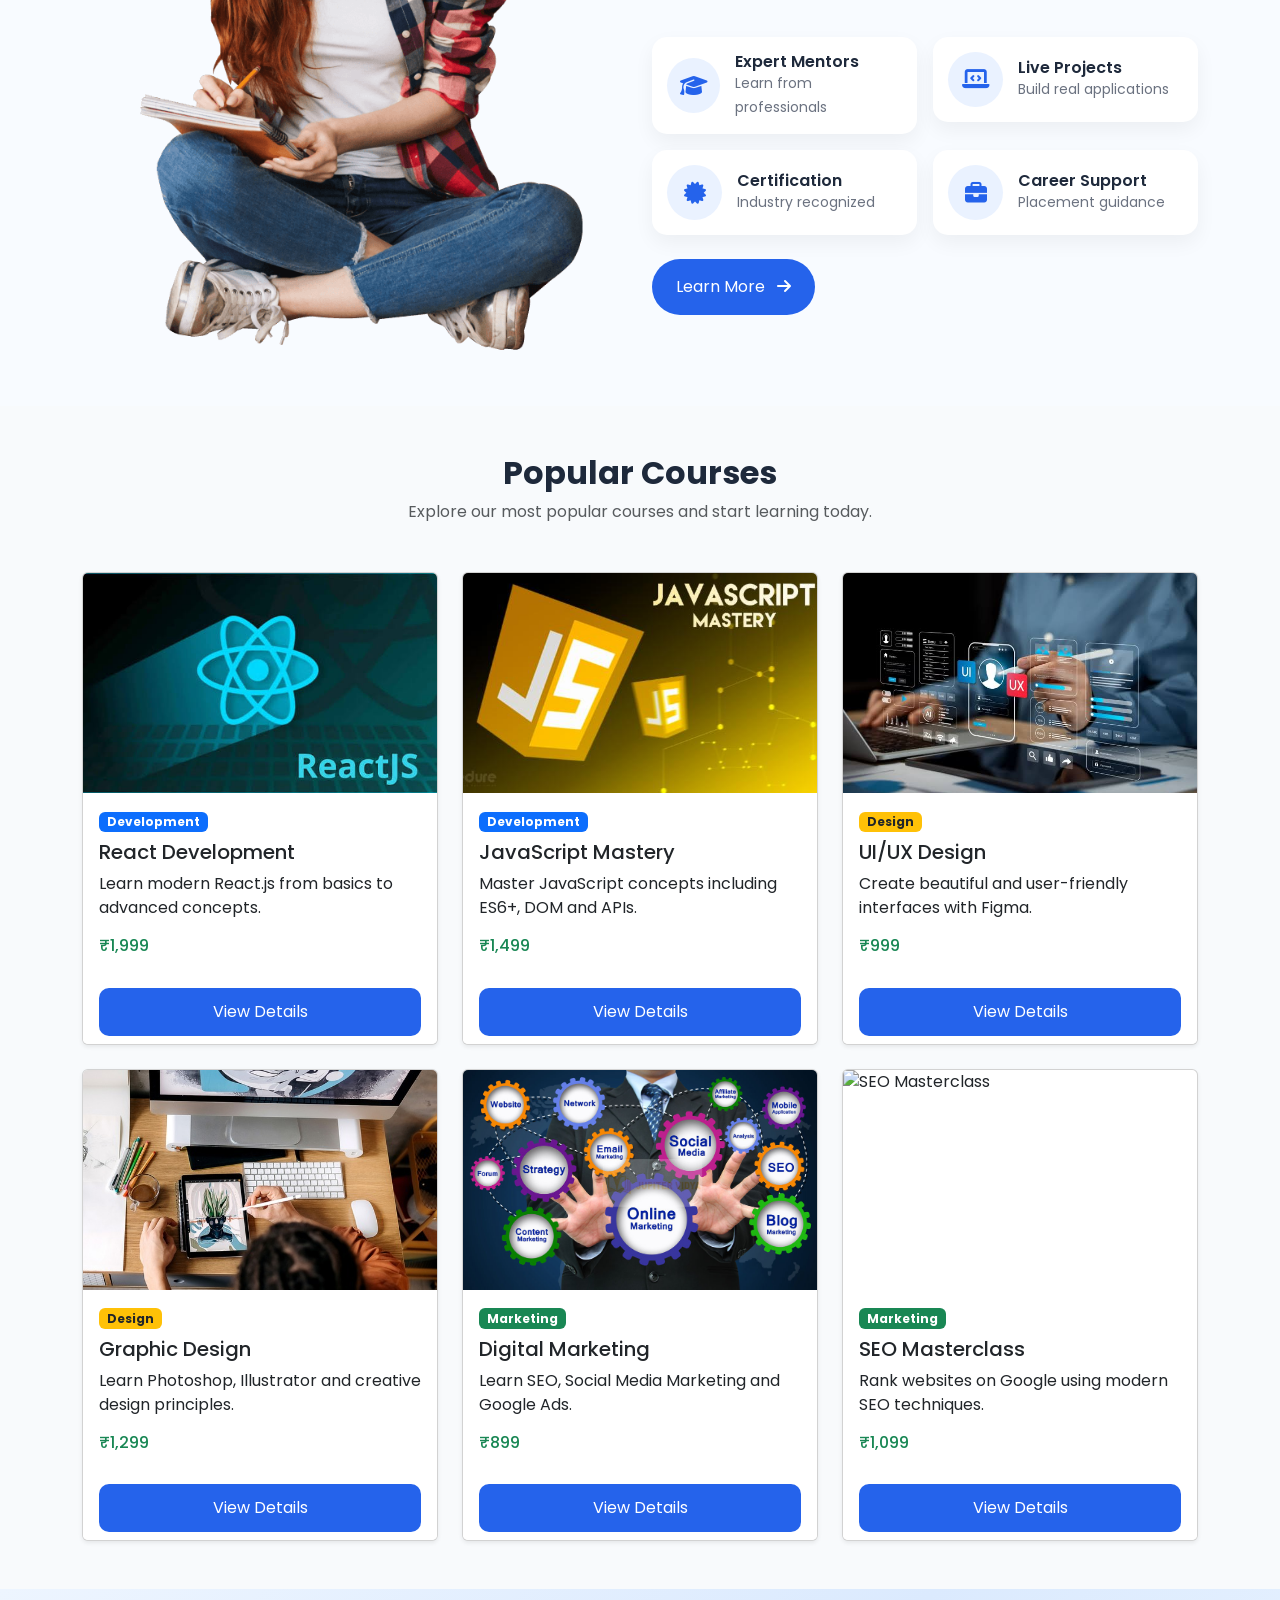
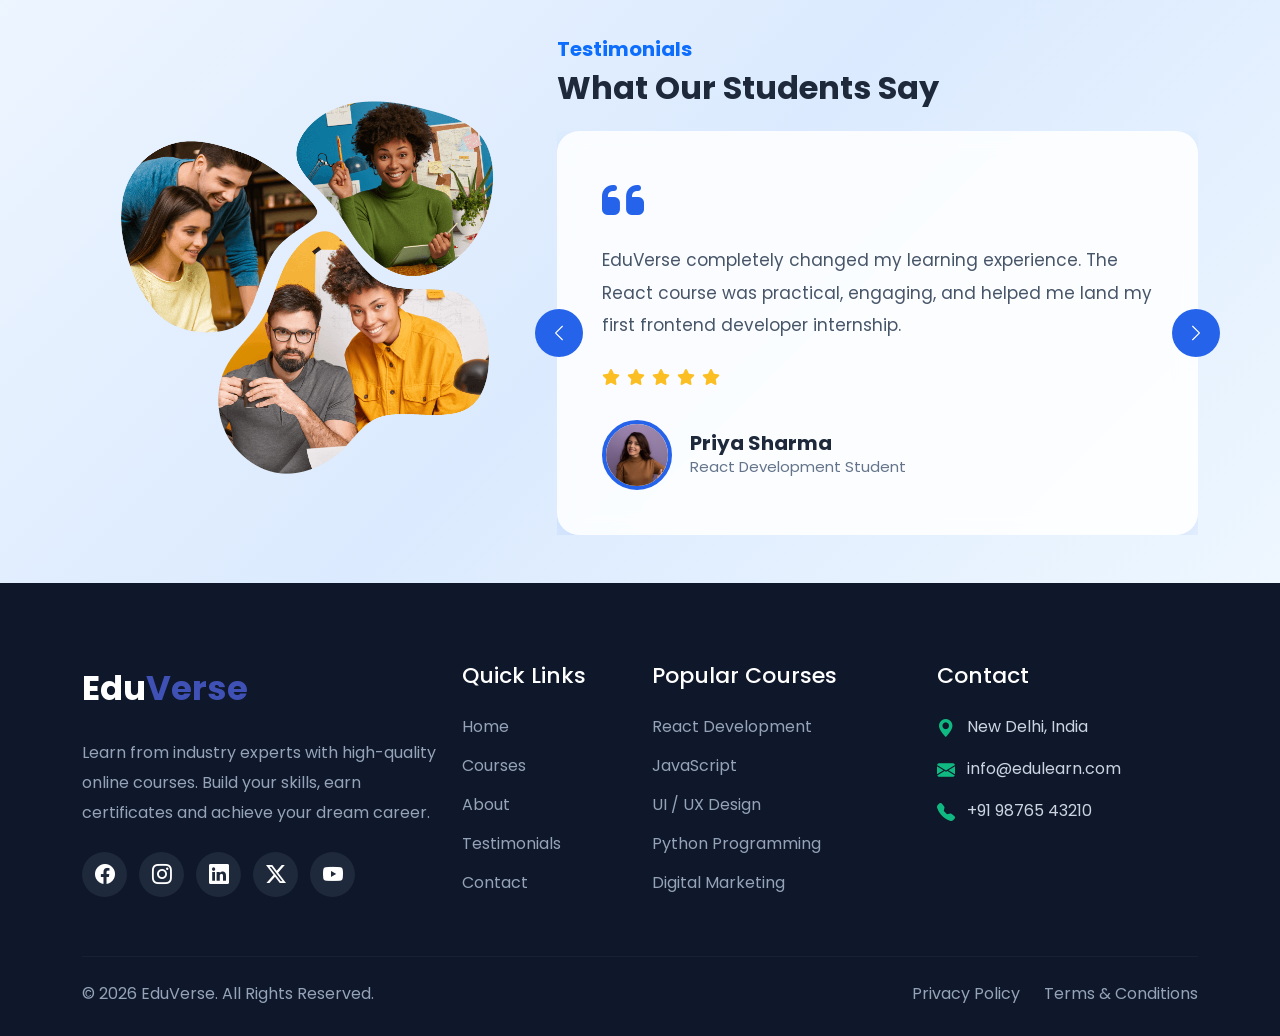
==== commit 675442d0: "Adjust column sizes for Quick Links and Contact sections" ====
--- a/index.html
+++ b/index.html
@@ -905,7 +905,7 @@
 
             <!-- Quick Links -->
 
-            <div class="col-lg-4 col-md-6 col-12">
+        <div class="col-lg-2 col-md-6 col-6">
 
                 <h4>Quick Links</h4>
 
@@ -927,7 +927,7 @@
 
             <!-- Courses -->
 
-        <div class="col-lg-4 col-md-6 col-12">
+        <div class="col-lg-3 col-md-6 col-6">
 
                 <h4>Popular Courses</h4>
 
@@ -949,8 +949,7 @@
 
             <!-- Contact -->
 
-        <div class="col-lg-4 col-md-6 col-12">
-
+        <div class="col-lg-3 col-md-6 col-12">
                 <h4>Contact</h4>
 
                 <ul class="contact-info">
--- a/css/style.css
+++ b/css/style.css
@@ -175,6 +175,14 @@
     z-index:2;
 
 }
+
+
+@media screen and (max-width: 768px) {
+    .hero-content{
+  margin-top: -80px;
+    }
+}
+
 
 .hero-tag{
 
@@ -1355,56 +1363,35 @@
    Footer Responsive
 ========================== */
 
-@media (max-width: 768px) {
-
-    .footer {
-        padding: 50px 0 20px;
-    }
-
-    .footer .row {
-        row-gap: 25px;
-    }
-
-    .footer h4 {
-        font-size: 18px;
-        margin-bottom: 12px;
-    }
-
-    .footer-text {
-        line-height: 24px;
-        font-size: 14px;
-    }
-
-    .footer ul li {
-        margin-bottom: 8px;
-    }
-
-    .contact-info li {
-        justify-content: flex-start;
-        gap: 10px;
-    }
-
-    .social-icons {
-        justify-content: flex-start;
-    }
-
-    .social-icons a {
-        width: 40px;
-        height: 40px;
-        font-size: 18px;
-    }
-
-    .footer-bottom {
-        flex-direction: column;
-        text-align: center;
-        gap: 10px;
-    }
-
-    .footer-bottom a {
-        margin: 0 8px;
-    }
-}
-
+@media (max-width:768px){
+
+.footer{
+    padding:45px 0 20px;
+}
+
+.footer h4{
+    font-size:18px;
+    margin-bottom:12px;
+}
+
+.footer ul li{
+    margin-bottom:8px;
+}
+
+.footer-text{
+    line-height:24px;
+}
+
+.social-icons{
+    justify-content:flex-start;
+}
+
+.footer-bottom{
+    text-align:center;
+    flex-direction:column;
+}
+
+}
 /*=================================
         SCROLL TO TOP
 =================================*/
